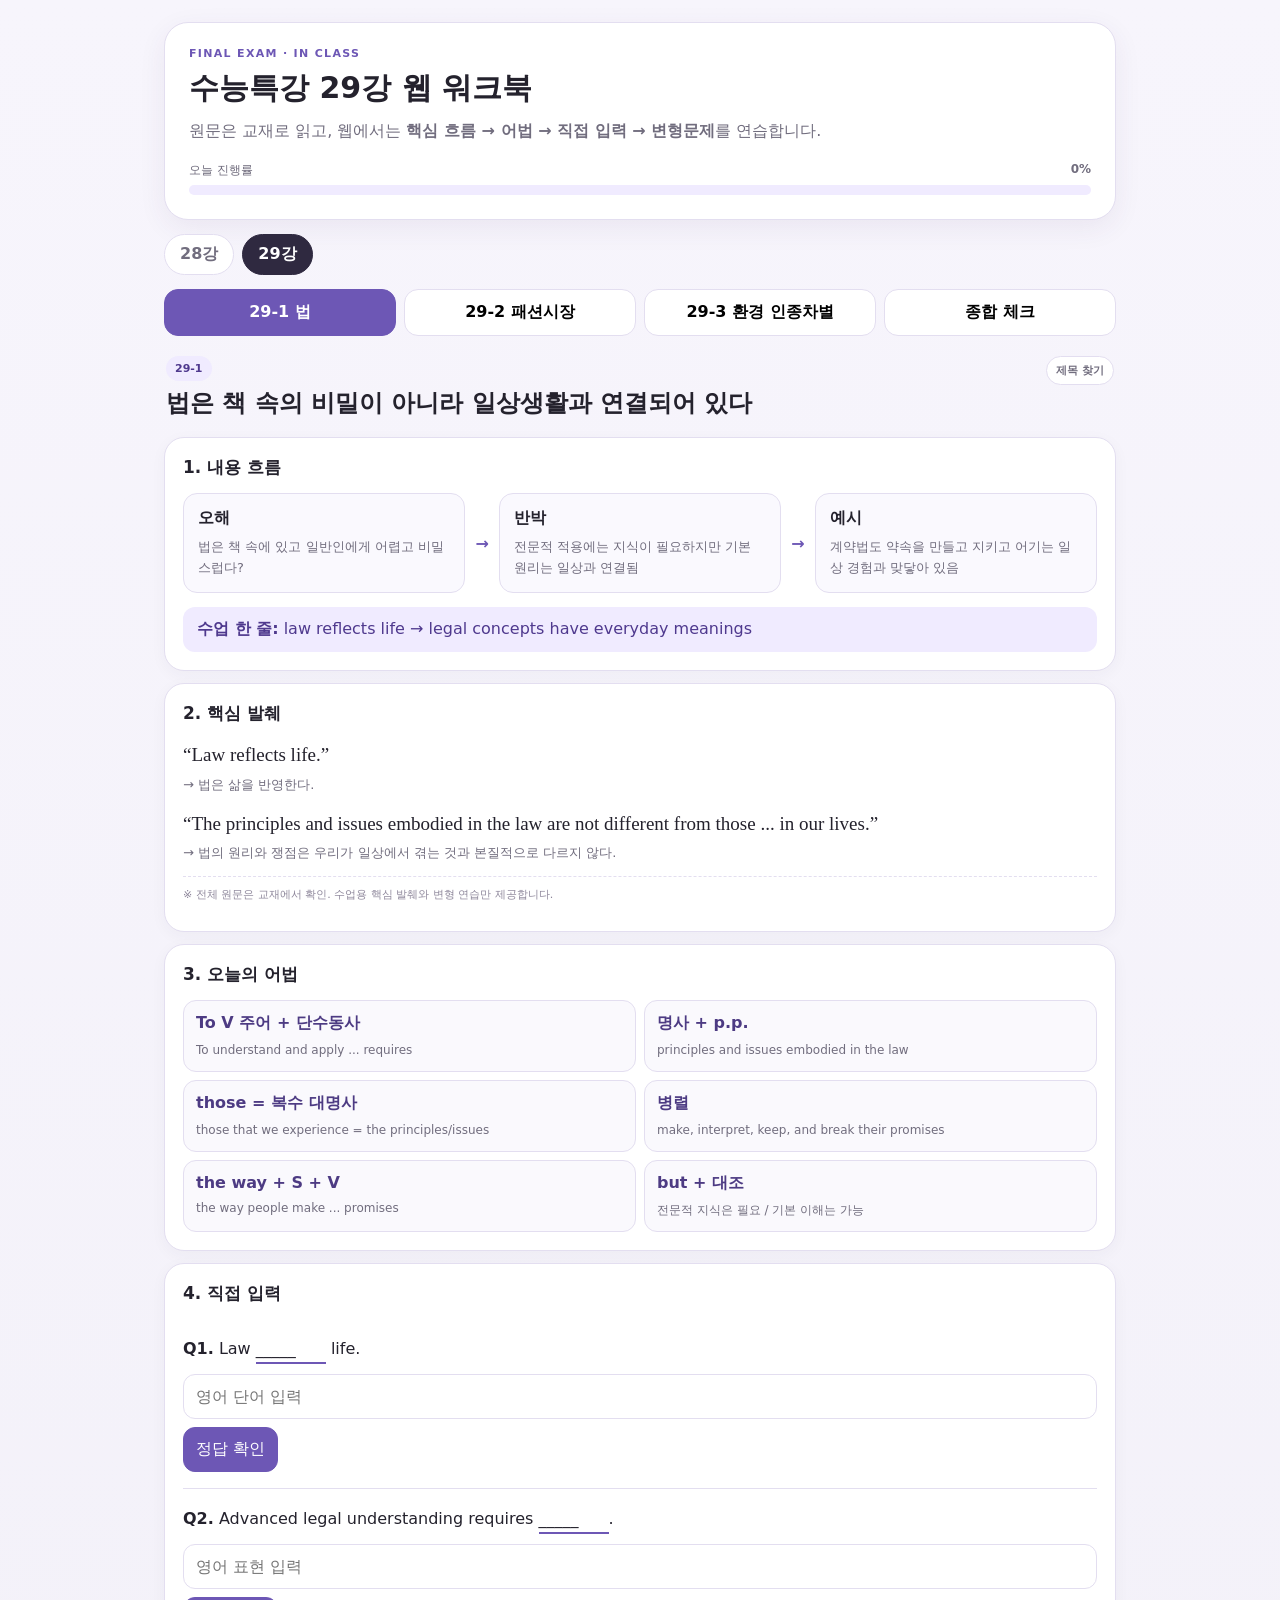
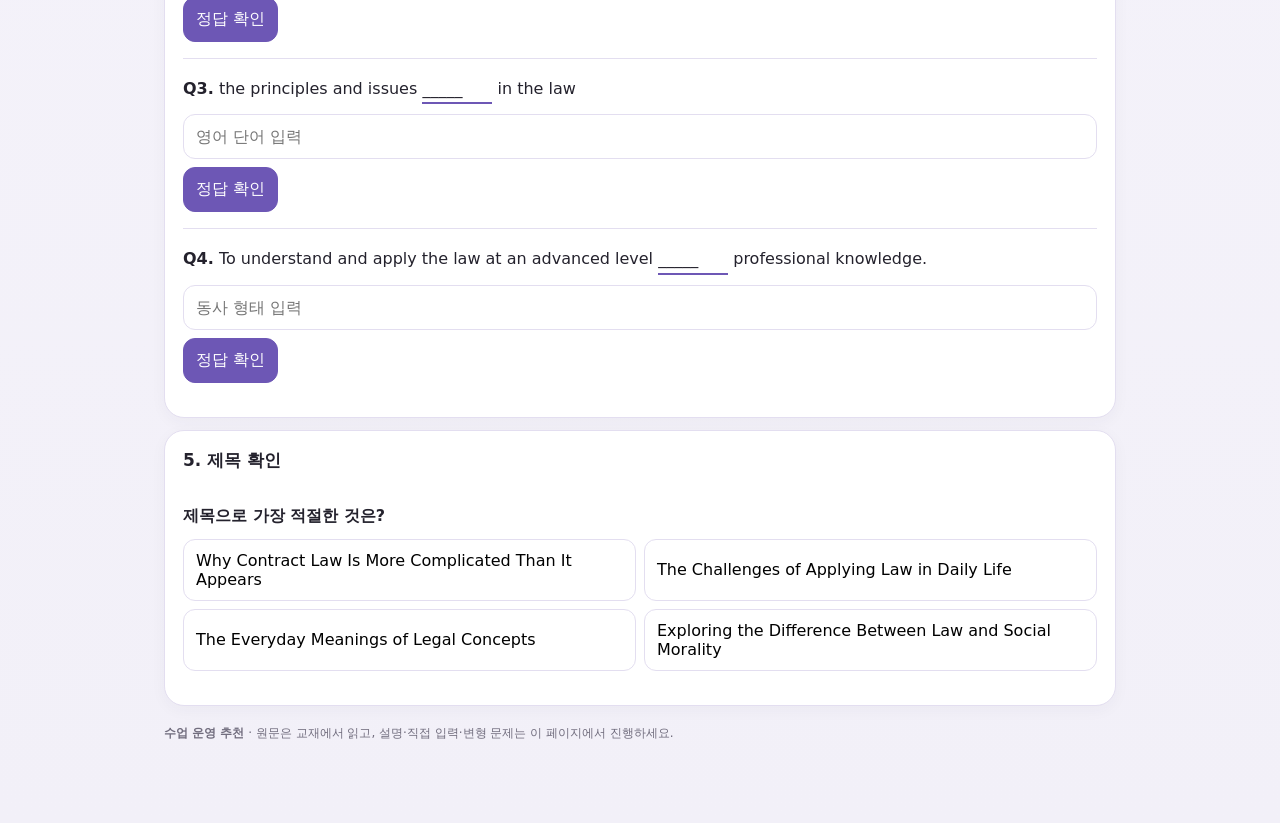
==== 29.html @ f47e4a38 "Add EBS 29 in-class workbook" ====
<!doctype html>
<html lang="ko">
<head>
<meta charset="utf-8">
<meta name="viewport" content="width=device-width,initial-scale=1,viewport-fit=cover">
<title>수능특강 29강 수업용 웹 워크북</title>
<link rel="stylesheet" href="styles.css?v=2">
</head>
<body data-chapter="29">
<div class="shell">
  <header class="hero">
    <div class="eyebrow">FINAL EXAM · IN CLASS</div>
    <h1>수능특강 29강 웹 워크북</h1>
    <p>원문은 교재로 읽고, 웹에서는 <b>핵심 흐름 → 어법 → 직접 입력 → 변형문제</b>를 연습합니다.</p>
    <div class="progress-wrap">
      <div class="progress-label"><span>오늘 진행률</span><b id="progressText">0%</b></div>
      <div class="progress"><div id="progressBar"></div></div>
    </div>
  </header>

  <div class="chapter-switch">
    <a class="chapter-link" href="./">28강</a>
    <a class="chapter-link active" href="29.html">29강</a>
  </div>

  <nav class="topnav" aria-label="수업 단원">
    <button data-target="p1" class="nav-btn active">29-1 법</button>
    <button data-target="p2" class="nav-btn">29-2 패션시장</button>
    <button data-target="p3" class="nav-btn">29-3 환경 인종차별</button>
    <button data-target="final" class="nav-btn">종합 체크</button>
  </nav>

  <main>
    <section id="p1" class="lesson-section">
      <div class="section-head">
        <div><span class="tag">29-1</span><h2>법은 책 속의 비밀이 아니라 일상생활과 연결되어 있다</h2></div>
        <span class="type-pill">제목 찾기</span>
      </div>

      <article class="card flow-card">
        <h3>1. 내용 흐름</h3>
        <div class="flow">
          <div><b>오해</b><span>법은 책 속에 있고 일반인에게 어렵고 비밀스럽다?</span></div>
          <i>→</i>
          <div><b>반박</b><span>전문적 적용에는 지식이 필요하지만 기본 원리는 일상과 연결됨</span></div>
          <i>→</i>
          <div><b>예시</b><span>계약법도 약속을 만들고 지키고 어기는 일상 경험과 맞닿아 있음</span></div>
        </div>
        <div class="teacher-note"><b>수업 한 줄:</b> <span>law reflects life → legal concepts have everyday meanings</span></div>
      </article>

      <article class="card excerpt-card">
        <h3>2. 핵심 발췌</h3>
        <p class="excerpt">“Law reflects life.”</p>
        <p class="ko">→ 법은 삶을 반영한다.</p>
        <p class="excerpt">“The principles and issues embodied in the law are not different from those ... in our lives.”</p>
        <p class="ko">→ 법의 원리와 쟁점은 우리가 일상에서 겪는 것과 본질적으로 다르지 않다.</p>
        <p class="source-note">※ 전체 원문은 교재에서 확인. 수업용 핵심 발췌와 변형 연습만 제공합니다.</p>
      </article>

      <article class="card">
        <h3>3. 오늘의 어법</h3>
        <div class="grammar-grid">
          <div class="grammar"><b>To V 주어 + 단수동사</b><span>To understand and apply ... requires</span></div>
          <div class="grammar"><b>명사 + p.p.</b><span>principles and issues embodied in the law</span></div>
          <div class="grammar"><b>those = 복수 대명사</b><span>those that we experience = the principles/issues</span></div>
          <div class="grammar"><b>병렬</b><span>make, interpret, keep, and break their promises</span></div>
          <div class="grammar"><b>the way + S + V</b><span>the way people make ... promises</span></div>
          <div class="grammar"><b>but + 대조</b><span>전문적 지식은 필요 / 기본 이해는 가능</span></div>
        </div>
      </article>

      <article class="card practice-card">
        <h3>4. 직접 입력</h3>
        <div class="q" data-type="text" data-answer="reflects">
          <p><b>Q1.</b> Law <span class="blank">_____</span> life.</p>
          <input class="answer-input" placeholder="영어 단어 입력"><button class="check-btn">정답 확인</button><div class="feedback"></div>
        </div>
        <div class="q" data-type="text" data-answer="professional knowledge">
          <p><b>Q2.</b> Advanced legal understanding requires <span class="blank">_____</span>.</p>
          <input class="answer-input" placeholder="영어 표현 입력"><button class="check-btn">정답 확인</button><div class="feedback"></div>
        </div>
        <div class="q" data-type="text" data-answer="embodied">
          <p><b>Q3.</b> the principles and issues <span class="blank">_____</span> in the law</p>
          <input class="answer-input" placeholder="영어 단어 입력"><button class="check-btn">정답 확인</button><div class="feedback"></div>
        </div>
        <div class="q" data-type="text" data-answer="requires">
          <p><b>Q4.</b> To understand and apply the law at an advanced level <span class="blank">_____</span> professional knowledge.</p>
          <input class="answer-input" placeholder="동사 형태 입력"><button class="check-btn">정답 확인</button><div class="feedback"></div>
        </div>
      </article>

      <article class="card checkpoint">
        <h3>5. 제목 확인</h3>
        <div class="q" data-type="choice" data-answer="C">
          <p><b>제목으로 가장 적절한 것은?</b></p>
          <div class="choices">
            <button data-value="A">Why Contract Law Is More Complicated Than It Appears</button>
            <button data-value="B">The Challenges of Applying Law in Daily Life</button>
            <button data-value="C">The Everyday Meanings of Legal Concepts</button>
            <button data-value="D">Exploring the Difference Between Law and Social Morality</button>
          </div>
          <div class="feedback" data-explain="글 전체가 법의 기본 개념이 일상 경험과 연결된다는 점을 강조합니다."></div>
        </div>
      </article>
    </section>

    <section id="p2" class="lesson-section hidden">
      <div class="section-head">
        <div><span class="tag">29-2</span><h2>인터넷과 소셜미디어가 패션 수요 예측을 어렵게 만든다</h2></div>
        <span class="type-pill">빈칸</span>
      </div>

      <article class="card flow-card">
        <h3>1. 내용 흐름</h3>
        <div class="flow">
          <div><b>인터넷</b><span>가격·제품 정보 비교가 즉시 가능 → 소비자 힘 증가</span></div>
          <i>→</i>
          <div><b>소셜미디어</b><span>유명인 스타일·트렌드 확산 속도 증가</span></div>
          <i>→</i>
          <div><b>결과</b><span>계절 단위 수요를 미리 예측하기 어려움</span></div>
        </div>
        <div class="teacher-note"><b>빈칸 정답 논리:</b> <span>constant novelty + rapidly changing styles → predict demand가 어려움</span></div>
      </article>

      <article class="card excerpt-card">
        <h3>2. 핵심 발췌</h3>
        <p class="excerpt">“The internet has transformed the fashion marketplace...”</p>
        <p class="ko">→ 인터넷이 패션 시장의 구조 자체를 바꾸었다.</p>
        <p class="excerpt">“The traditional two-season offer is no longer seen as enough...”</p>
        <p class="ko">→ 전통적인 두 시즌 체계로는 소비자 요구를 따라가기 어렵다.</p>
      </article>

      <article class="card">
        <h3>3. 오늘의 어법</h3>
        <div class="grammar-grid">
          <div class="grammar"><b>make it adj to V</b><span>making it increasingly difficult to predict</span></div>
          <div class="grammar"><b>병렬</b><span>browse ... and gain comparative information</span></div>
          <div class="grammar"><b>, V-ing</b><span>transferring the balance of power ...</span></div>
          <div class="grammar"><b>p.p. 분사</b><span>facilitated through livestreaming / coupled with ...</span></div>
          <div class="grammar"><b>use A to V</b><span>use fashion choices to express ...</span></div>
          <div class="grammar"><b>while + V-ing</b><span>while still demanding affordable prices</span></div>
        </div>
      </article>

      <article class="card practice-card">
        <h3>4. 직접 입력</h3>
        <div class="q" data-type="text" data-answer="comparative information">
          <p><b>Q1.</b> Consumers can browse for product information and prices and gain <span class="blank">_____</span> almost instantaneously.</p>
          <input class="answer-input" placeholder="영어 표현 입력"><button class="check-btn">정답 확인</button><div class="feedback"></div>
        </div>
        <div class="q" data-type="text" data-answer="livestreaming">
          <p><b>Q2.</b> Real-time access to fashion shows is facilitated through <span class="blank">_____</span>.</p>
          <input class="answer-input" placeholder="영어 단어 입력"><button class="check-btn">정답 확인</button><div class="feedback"></div>
        </div>
        <div class="q" data-type="text" data-answer="two-season offer">
          <p><b>Q3.</b> The traditional <span class="blank">_____</span> is no longer seen as enough.</p>
          <input class="answer-input" placeholder="영어 표현 입력"><button class="check-btn">정답 확인</button><div class="feedback"></div>
        </div>
        <div class="q" data-type="text" data-answer="affordable prices">
          <p><b>Q4.</b> Consumers want rapidly changing styles while still demanding <span class="blank">_____</span>.</p>
          <input class="answer-input" placeholder="영어 표현 입력"><button class="check-btn">정답 확인</button><div class="feedback"></div>
        </div>
      </article>

      <article class="card checkpoint">
        <h3>5. 빈칸 확인</h3>
        <div class="q" data-type="choice" data-answer="C">
          <p><b>첫 문장의 빈칸에 가장 적절한 것은?</b></p>
          <div class="choices">
            <button data-value="A">monitor social media trends</button>
            <button data-value="B">assess brand popularity online</button>
            <button data-value="C">predict the demand for the selling season</button>
            <button data-value="D">forecast the impact of celebrity promotions</button>
          </div>
          <div class="feedback" data-explain="이후 문장들이 연중 신제품 요구와 빠른 스타일 변화를 설명하므로, 판매 시즌의 수요 예측이 어려워진다는 내용이 가장 자연스럽습니다."></div>
        </div>
      </article>
    </section>

    <section id="p3" class="lesson-section hidden">
      <div class="section-head">
        <div><span class="tag">29-3</span><h2>환경 인종차별: 위험한 시설이 특정 공동체에 불균형하게 집중된다</h2></div>
        <span class="type-pill">무관한 문장</span>
      </div>

      <article class="card flow-card">
        <h3>1. 내용 흐름</h3>
        <div class="flow">
          <div><b>문제</b><span>흑인 공동체가 오염·산업시설 가까이에 더 많이 노출됨</span></div>
          <i>→</i>
          <div><b>과정</b><span>위험 시설을 특정 공동체 가까이에 배치하는 구조적 차별</span></div>
          <i>→</i>
          <div><b>결과</b><span>오염물질 노출과 건강 피해 위험이 더 커짐</span></div>
        </div>
        <div class="teacher-note"><b>무관한 문장:</b> <span>② 공동체 프로젝트 이야기는 오염시설 배치와 건강피해라는 중심 흐름에서 벗어남</span></div>
      </article>

      <article class="card excerpt-card">
        <h3>2. 핵심 발췌</h3>
        <p class="excerpt">“... literally cannot breathe because of environmental racism.”</p>
        <p class="ko">→ 환경 인종차별 때문에 실제로 숨쉬기 어려운 환경에 놓인다.</p>
        <p class="excerpt">“... is called redlining.”</p>
        <p class="ko">→ 위험 시설을 특정 공동체 가까이에 배치하는 과정이 redlining이라고 설명된다.</p>
      </article>

      <article class="card">
        <h3>3. 오늘의 어법</h3>
        <div class="grammar-grid">
          <div class="grammar"><b>not only A but also B</b><span>두 내용을 병렬로 연결</span></div>
          <div class="grammar"><b>because of + 명사</b><span>because of environmental racism</span></div>
          <div class="grammar"><b>more likely to V</b><span>are more likely to live near ...</span></div>
          <div class="grammar"><b>by which</b><span>the process by which ... = 그 과정에 의해</span></div>
          <div class="grammar"><b>be situated</b><span>시설이 배치되는 수동태</span></div>
          <div class="grammar"><b>three times more likely</b><span>배수 표현 + 비교급</span></div>
        </div>
      </article>

      <article class="card practice-card">
        <h3>4. 직접 입력</h3>
        <div class="q" data-type="text" data-answer="environmental racism">
          <p><b>Q1.</b> The unequal environmental burden is described as <span class="blank">_____</span>.</p>
          <input class="answer-input" placeholder="영어 표현 입력"><button class="check-btn">정답 확인</button><div class="feedback"></div>
        </div>
        <div class="q" data-type="text" data-answer="redlining">
          <p><b>Q2.</b> The process of deliberately situating hazardous infrastructure near African American communities is called <span class="blank">_____</span>.</p>
          <input class="answer-input" placeholder="영어 단어 입력"><button class="check-btn">정답 확인</button><div class="feedback"></div>
        </div>
        <div class="q" data-type="text" data-answer="disproportionately">
          <p><b>Q3.</b> Hazardous facilities are <span class="blank">_____</span> situated in Black or ethnic-minority neighbourhoods.</p>
          <input class="answer-input" placeholder="영어 단어 입력"><button class="check-btn">정답 확인</button><div class="feedback"></div>
        </div>
        <div class="q" data-type="text" data-answer="air pollutants">
          <p><b>Q4.</b> Black Americans are described as being more likely to die from exposure to <span class="blank">_____</span>.</p>
          <input class="answer-input" placeholder="영어 표현 입력"><button class="check-btn">정답 확인</button><div class="feedback"></div>
        </div>
      </article>

      <article class="card checkpoint">
        <h3>5. 흐름 확인</h3>
        <div class="q" data-type="choice" data-answer="B">
          <p><b>전체 흐름과 관계없는 문장은?</b></p>
          <div class="choices">
            <button data-value="A">오염·산업시설이 흑인 공동체 가까이에 더 많이 위치한다.</button>
            <button data-value="B">일부 흑인 공동체가 낙후 지역을 청소년센터나 예술공간으로 바꾸려는 프로젝트를 시작했다.</button>
            <button data-value="C">위험 시설을 특정 공동체 가까이에 두는 과정을 redlining이라고 설명한다.</button>
            <button data-value="D">그 결과 오염물질 노출로 인한 건강 위험이 더 커진다.</button>
          </div>
          <div class="feedback" data-explain="②만 지역 재생 프로젝트 이야기로 중심 논리인 위험시설 배치 → 불균형 노출 → 건강피해 흐름에서 벗어납니다."></div>
        </div>
      </article>
    </section>

    <section id="final" class="lesson-section hidden">
      <div class="section-head">
        <div><span class="tag">FINAL</span><h2>29강 종합 체크</h2></div>
        <span class="type-pill">변형 문제</span>
      </div>

      <article class="card">
        <h3>세 지문 섞어서 풀기</h3>

        <div class="q" data-type="text" data-answer="reflects">
          <p><b>1.</b> Law <span class="blank">_____</span> life.</p>
          <input class="answer-input" placeholder="영어 단어 입력"><button class="check-btn">정답 확인</button><div class="feedback"></div>
        </div>

        <div class="q" data-type="choice" data-answer="B">
          <p><b>2.</b> 어법상 옳은 것은?</p>
          <div class="choices">
            <button data-value="A">principles and issues embodying in the law</button>
            <button data-value="B">principles and issues embodied in the law</button>
            <button data-value="C">principles and issues embody in the law</button>
            <button data-value="D">principles and issues were embody in the law</button>
          </div>
          <div class="feedback" data-explain="원리와 쟁점이 법 안에 '담긴' 수동관계이므로 과거분사 embodied가 맞습니다."></div>
        </div>

        <div class="q" data-type="text" data-answer="predict the demand for the selling season">
          <p><b>3.</b> 29-2 핵심 빈칸 표현을 입력하세요.</p>
          <input class="answer-input" placeholder="영어 표현 입력"><button class="check-btn">정답 확인</button><div class="feedback"></div>
        </div>

        <div class="q" data-type="choice" data-answer="C">
          <p><b>4.</b> 다음 중 인터넷·소셜미디어 변화의 결과로 가장 적절한 것은?</p>
          <div class="choices">
            <button data-value="A">소비자가 패션 정보를 덜 접하게 된다.</button>
            <button data-value="B">계절별 제품 수가 줄어든다.</button>
            <button data-value="C">빠르게 변하는 수요를 예측하기 어려워진다.</button>
            <button data-value="D">유명인 스타일의 영향력이 사라진다.</button>
          </div>
          <div class="feedback" data-explain="실시간 정보와 지속적인 신제품 요구가 수요 예측을 어렵게 만든다는 것이 핵심입니다."></div>
        </div>

        <div class="q" data-type="text" data-answer="redlining">
          <p><b>5.</b> 위험 시설을 특정 공동체 가까이에 의도적으로 배치하는 과정: <span class="blank">_____</span></p>
          <input class="answer-input" placeholder="영어 단어 입력"><button class="check-btn">정답 확인</button><div class="feedback"></div>
        </div>

        <div class="q" data-type="choice" data-answer="D">
          <p><b>6.</b> 올바른 구조는?</p>
          <div class="choices">
            <button data-value="A">because of communities are exposed</button>
            <button data-value="B">more likely living near landfills</button>
            <button data-value="C">the process which by facilities are situated</button>
            <button data-value="D">the process by which facilities are situated</button>
          </div>
          <div class="feedback" data-explain="전치사 + 관계대명사 구조인 by which가 process를 뒤에서 설명합니다."></div>
        </div>

        <div class="result-box">
          <b>종합 체크 점수</b>
          <span id="finalScore">아직 채점 전</span>
          <button id="resetBtn" class="ghost-btn">29강 답안 초기화</button>
        </div>
      </article>
    </section>
  </main>

  <footer><b>수업 운영 추천</b> · 원문은 교재에서 읽고, 설명·직접 입력·변형 문제는 이 페이지에서 진행하세요.</footer>
</div>
<script src="app.js?v=2"></script>
</body>
</html>
---- styles.css ----
:root{--bg:#f6f5fb;--card:#fff;--ink:#24222d;--muted:#716d7e;--line:#e3def0;--accent:#6d57b5;--accent2:#f0ebff;--good:#2f7a57;--bad:#a64050;--warn:#b17223}
*{box-sizing:border-box}body{margin:0;background:linear-gradient(180deg,#f7f5fc,#f2f0f8);color:var(--ink);font-family:system-ui,-apple-system,"Apple SD Gothic Neo","Noto Sans KR",sans-serif}
button,input{font:inherit}.shell{max-width:980px;margin:auto;padding:22px 14px 80px}.hero{background:#fff;border:1px solid var(--line);border-radius:24px;padding:24px;box-shadow:0 8px 28px rgba(65,48,105,.07)}.eyebrow{font-size:11px;letter-spacing:.12em;color:var(--accent);font-weight:800}.hero h1{font-size:30px;margin:8px 0}.hero p{color:var(--muted);line-height:1.7;margin:0 0 18px}.progress-label{display:flex;justify-content:space-between;font-size:12px;color:var(--muted);margin-bottom:6px}.progress{height:10px;background:var(--accent2);border-radius:999px;overflow:hidden}.progress>div{height:100%;width:0;background:var(--accent);transition:.2s}
.topnav{display:grid;grid-template-columns:repeat(4,1fr);gap:8px;margin:14px 0}.nav-btn{padding:12px;border-radius:14px;border:1px solid var(--line);background:#fff;font-weight:800;cursor:pointer}.nav-btn.active{background:var(--accent);color:#fff;border-color:var(--accent)}
.lesson-section.hidden{display:none}.section-head{display:flex;justify-content:space-between;gap:12px;align-items:flex-start;margin:20px 2px 10px}.section-head h2{font-size:24px;margin:6px 0}.tag,.type-pill{display:inline-block;border-radius:999px;padding:6px 9px;font-size:11px;font-weight:800}.tag{background:var(--accent2);color:#4f398e}.type-pill{background:#fff;border:1px solid var(--line);color:var(--muted)}
.card{background:var(--card);border:1px solid var(--line);border-radius:20px;padding:18px;margin:12px 0;box-shadow:0 4px 16px rgba(50,40,80,.04)}.card h3{font-size:17px;margin:0 0 14px}.flow{display:grid;grid-template-columns:1fr auto 1fr auto 1fr;gap:10px;align-items:center}.flow div{background:#faf9fe;border:1px solid var(--line);padding:14px;border-radius:14px;min-height:96px}.flow b{display:block;margin-bottom:7px}.flow span{font-size:13px;color:var(--muted);line-height:1.55}.flow i{color:var(--accent);font-weight:900;font-style:normal}.teacher-note{margin-top:14px;background:var(--accent2);padding:12px 14px;border-radius:12px;color:#4f398e}.excerpt{font-family:Georgia,serif;font-size:19px;line-height:1.65;margin:12px 0 4px}.ko{color:var(--muted);font-size:13px;line-height:1.6;margin:0 0 12px}.source-note{font-size:11px;color:#8e879b;border-top:1px dashed var(--line);padding-top:10px}.grammar-grid{display:grid;grid-template-columns:repeat(2,1fr);gap:8px}.grammar{background:#faf9fd;border:1px solid var(--line);border-radius:13px;padding:12px}.grammar b{display:block;color:#4d3b83;margin-bottom:5px}.grammar span{font-size:12px;color:var(--muted);line-height:1.5}
.q{border-top:1px solid var(--line);padding:16px 0}.q:first-of-type{border-top:0}.q p{line-height:1.7;margin:0 0 10px}.choices{display:grid;grid-template-columns:repeat(2,1fr);gap:8px}.choices button,.check-btn,.ghost-btn{border:1px solid var(--line);background:#fff;border-radius:12px;padding:11px 12px;cursor:pointer;text-align:left}.choices button.selected{border-color:#bcaee9;background:var(--accent2)}.choices button.correct{border-color:#91c7a8;background:#eef8f2;color:#226745}.choices button.wrong{border-color:#e3aeb5;background:#fff1f3;color:#933949}.answer-input{width:100%;border:1px solid var(--line);border-radius:12px;padding:12px;margin-bottom:8px}.check-btn{background:var(--accent);color:#fff;border-color:var(--accent);text-align:center}.feedback{display:none;margin-top:9px;padding:10px 12px;border-radius:11px;font-size:13px;line-height:1.55}.feedback.show{display:block}.feedback.good{background:#eef8f2;color:#226745}.feedback.bad{background:#fff1f3;color:#933949}.blank{border-bottom:2px solid var(--accent);min-width:70px;display:inline-block}.muted{color:var(--muted);font-size:13px}.result-box{display:flex;flex-wrap:wrap;gap:10px;align-items:center;justify-content:space-between;background:#faf9fe;border:1px solid var(--line);border-radius:15px;padding:14px;margin-top:14px}.ghost-btn{color:var(--muted)}footer{font-size:12px;color:var(--muted);line-height:1.6;margin-top:18px}
@media(max-width:700px){.shell{padding:14px 10px 70px}.hero{padding:18px}.hero h1{font-size:24px}.topnav{grid-template-columns:repeat(2,1fr)}.flow{grid-template-columns:1fr}.flow i{text-align:center;transform:rotate(90deg)}.grammar-grid,.choices{grid-template-columns:1fr}.section-head{align-items:center}.section-head h2{font-size:20px}.excerpt{font-size:17px}}
.chapter-switch{display:flex;gap:8px;margin:14px 0 6px;overflow-x:auto}
.chapter-link{flex:0 0 auto;text-decoration:none;color:var(--muted);background:#fff;border:1px solid var(--line);border-radius:999px;padding:9px 15px;font-weight:800}
.chapter-link.active{background:#2f2940;color:#fff;border-color:#2f2940}
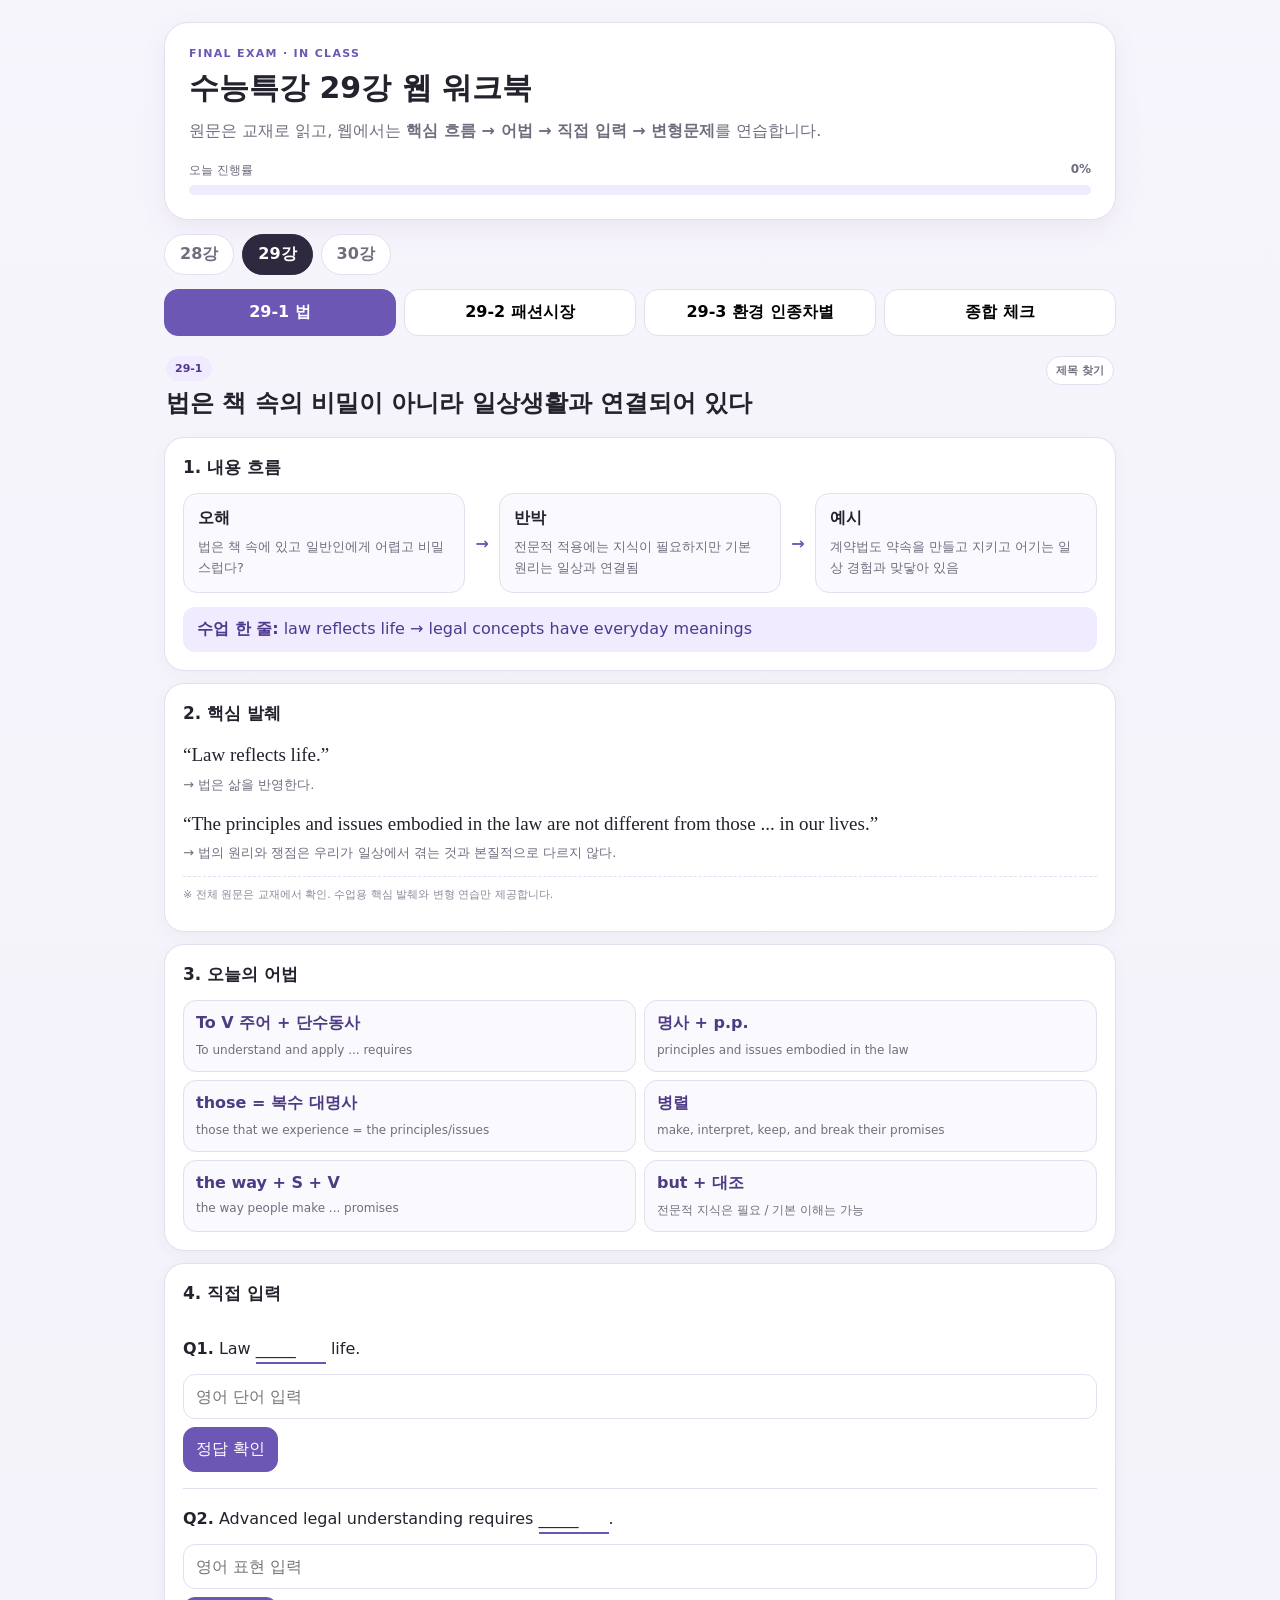
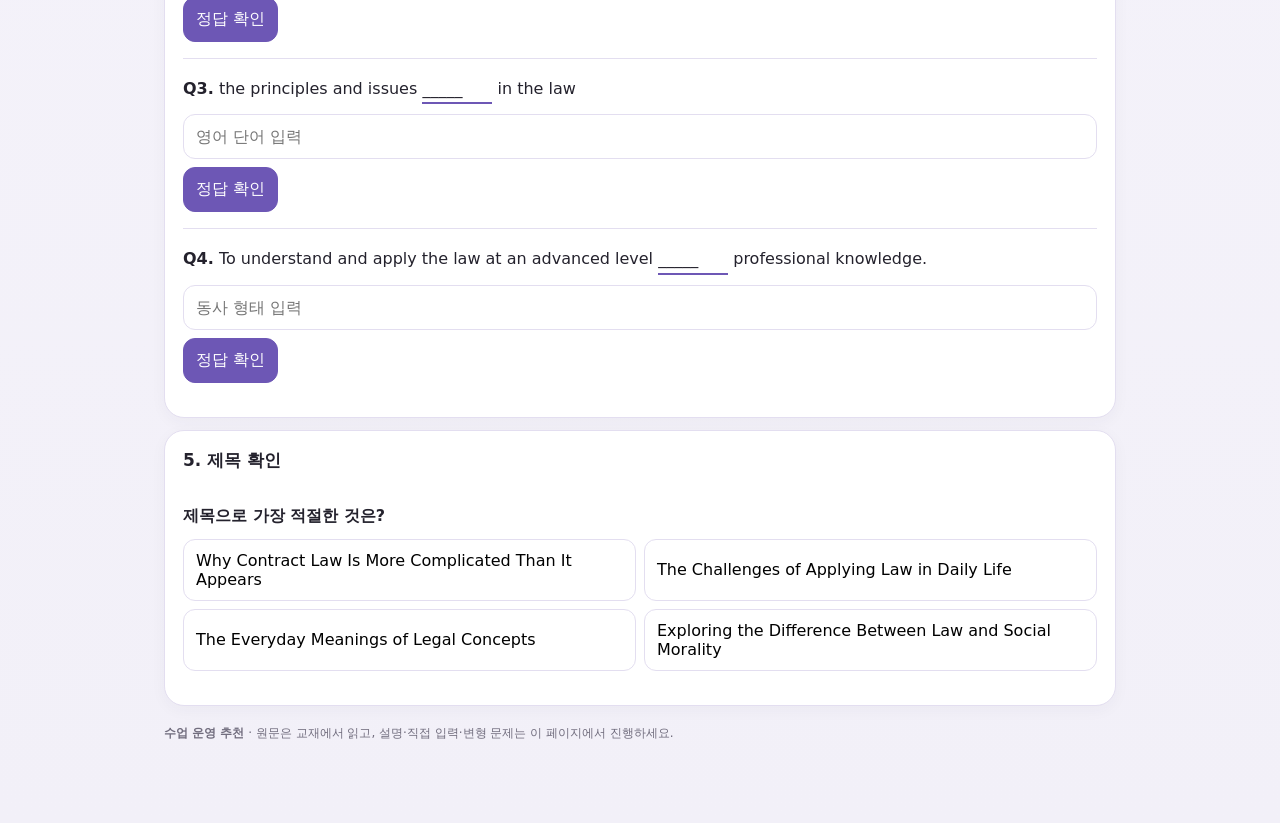
==== commit 770638a1: "Add EBS 30 navigation" ====
--- a/29.html
+++ b/29.html
@@ -4,7 +4,7 @@
 <meta charset="utf-8">
 <meta name="viewport" content="width=device-width,initial-scale=1,viewport-fit=cover">
 <title>수능특강 29강 수업용 웹 워크북</title>
-<link rel="stylesheet" href="styles.css?v=2">
+<link rel="stylesheet" href="styles.css?v=5">
 </head>
 <body data-chapter="29">
 <div class="shell">
@@ -21,6 +21,7 @@
   <div class="chapter-switch">
     <a class="chapter-link" href="./">28강</a>
     <a class="chapter-link active" href="29.html">29강</a>
+    <a class="chapter-link" href="30.html">30강</a>
   </div>
 
   <nav class="topnav" aria-label="수업 단원">
@@ -319,6 +320,6 @@
 
   <footer><b>수업 운영 추천</b> · 원문은 교재에서 읽고, 설명·직접 입력·변형 문제는 이 페이지에서 진행하세요.</footer>
 </div>
-<script src="app.js?v=2"></script>
+<script src="app.js?v=5"></script>
 </body>
 </html>
--- a/styles.css
+++ b/styles.css
@@ -9,3 +9,11 @@
 .chapter-switch{display:flex;gap:8px;margin:14px 0 6px;overflow-x:auto}
 .chapter-link{flex:0 0 auto;text-decoration:none;color:var(--muted);background:#fff;border:1px solid var(--line);border-radius:999px;padding:9px 15px;font-weight:800}
 .chapter-link.active{background:#2f2940;color:#fff;border-color:#2f2940}
+
+.parts-sentence{font-family:Georgia,serif;font-size:18px;line-height:1.7;background:#faf9fe;border:1px solid var(--line);padding:14px;border-radius:13px;margin-bottom:12px}
+.parts-grid{display:grid;grid-template-columns:repeat(2,1fr);gap:9px}
+.part-field{display:flex;flex-direction:column;gap:5px}.part-field label{font-size:11px;font-weight:800;color:var(--muted)}
+.part-input{width:100%;border:1px solid var(--line);border-radius:11px;padding:10px 11px;background:#fff}.part-input.part-correct{border-color:#8cc4a3;background:#f0faf4}.part-input.part-wrong{border-color:#dda9b0;background:#fff4f5}
+.word-bank{display:flex;flex-wrap:wrap;gap:6px;margin:8px 0 10px}.word-bank span{background:var(--accent2);color:#4f398e;border-radius:999px;padding:5px 9px;font-size:12px}
+.exam-card{border-left:4px solid var(--accent)}.exam-label{display:inline-block;background:#2f2940;color:#fff;border-radius:999px;padding:4px 8px;font-size:10px;font-weight:800;margin-bottom:7px}.exam-note{font-size:12px;color:var(--muted);margin:-5px 0 12px}
+@media(max-width:700px){.parts-grid{grid-template-columns:1fr}}
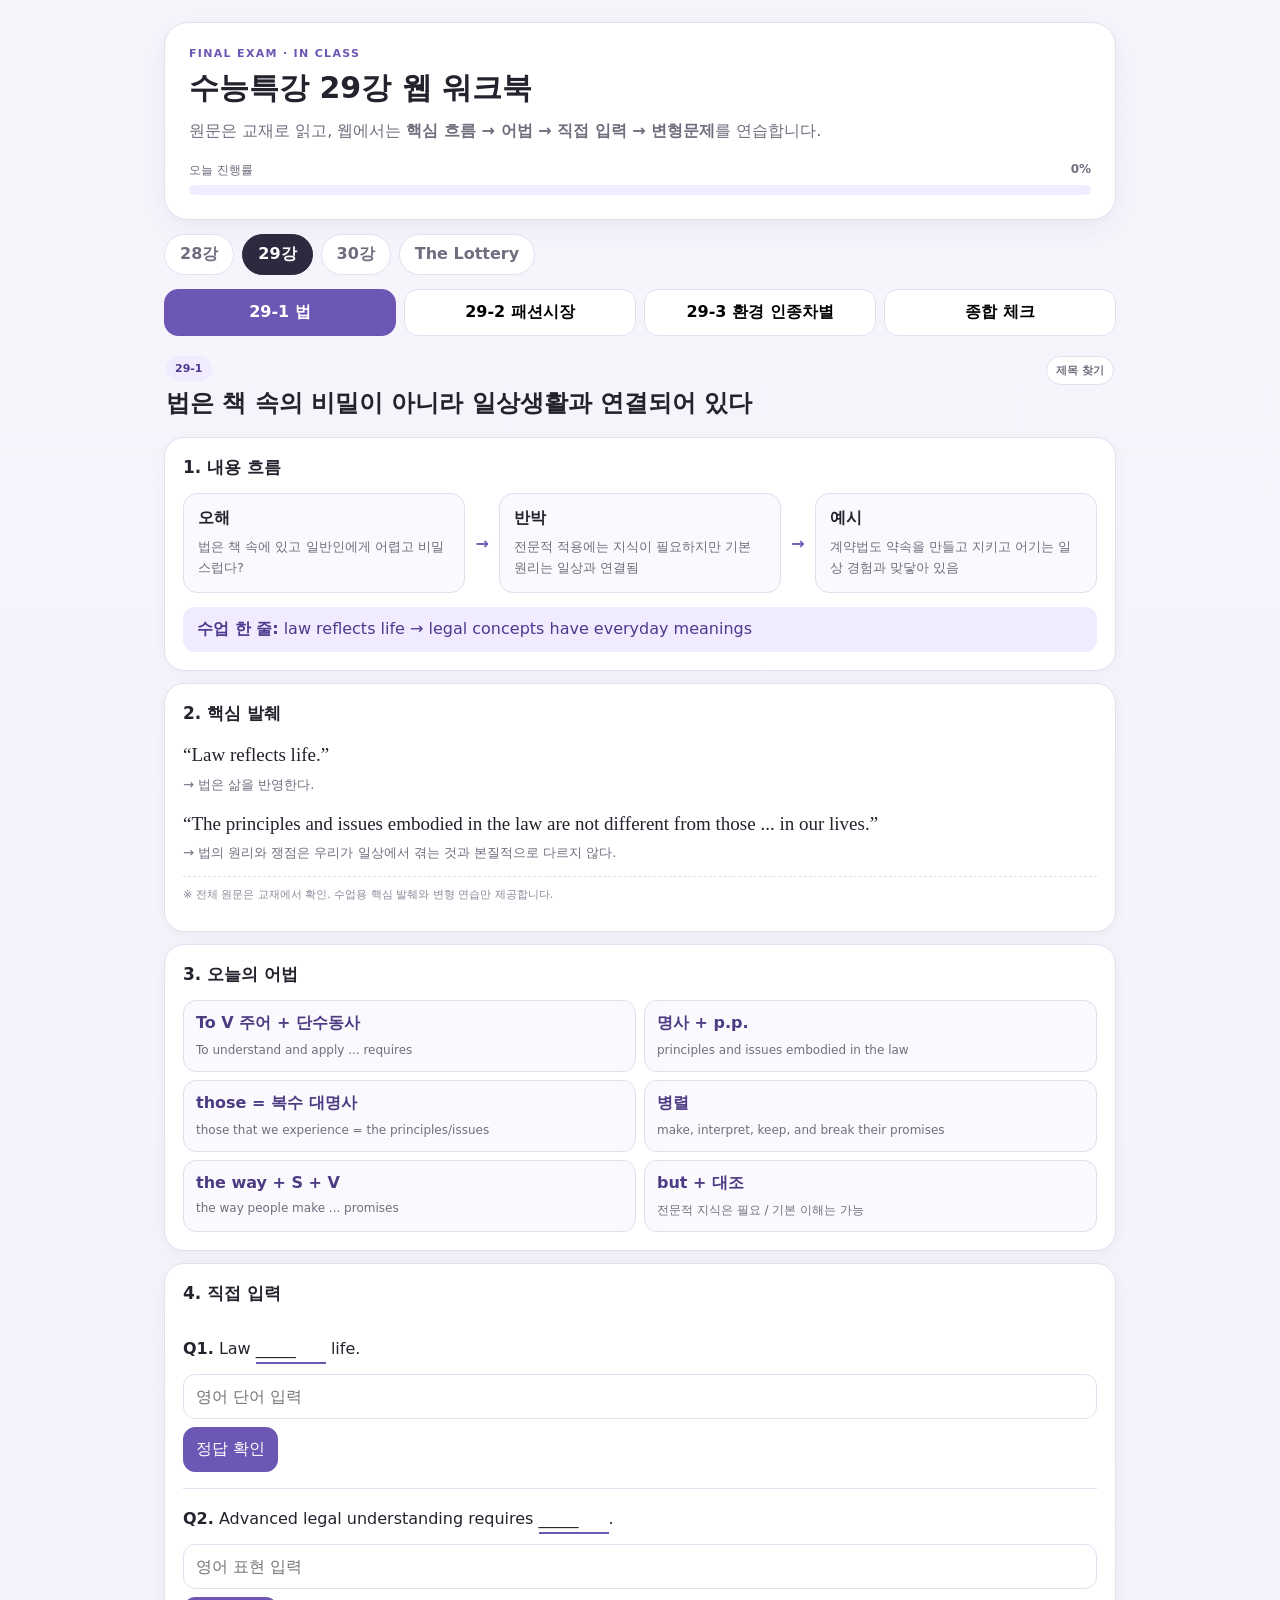
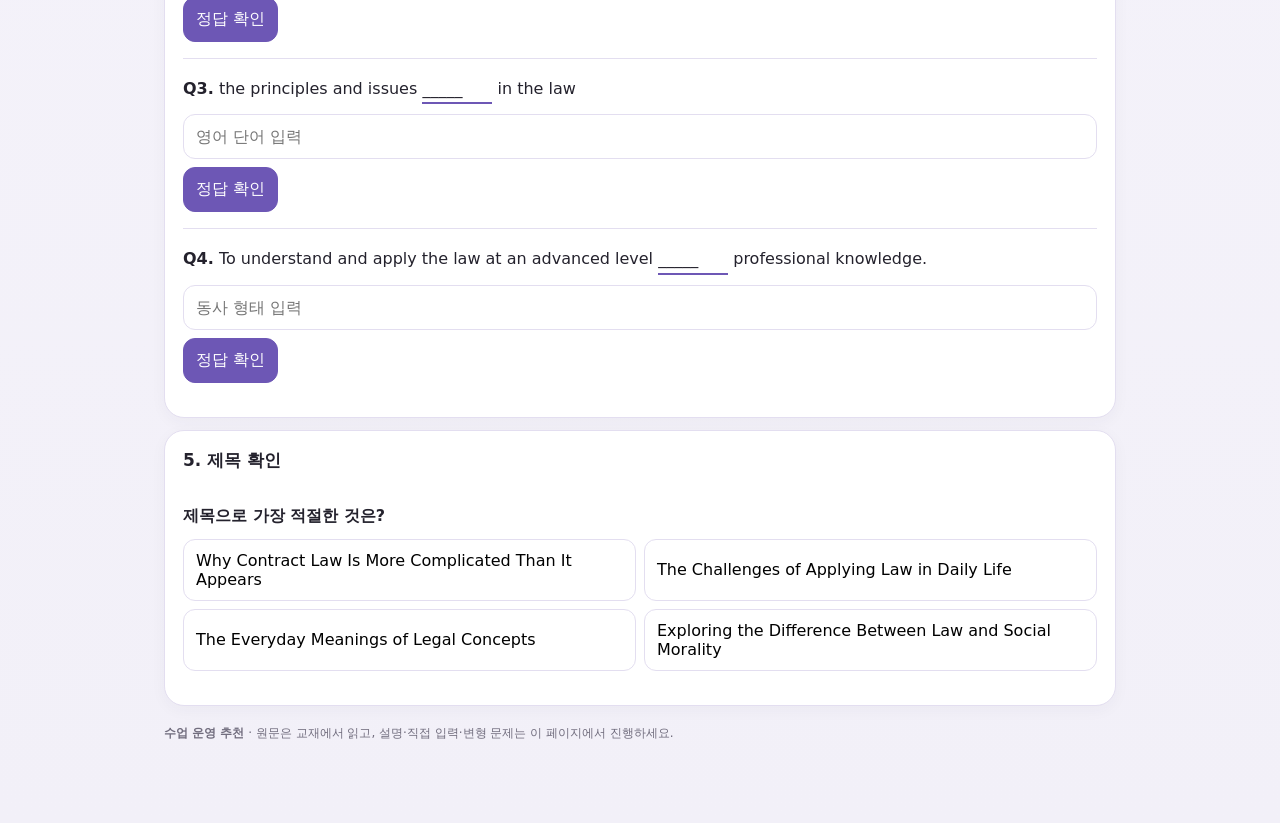
==== commit 8ac94364: "Link The Lottery workbook" ====
--- a/29.html
+++ b/29.html
@@ -4,7 +4,7 @@
 <meta charset="utf-8">
 <meta name="viewport" content="width=device-width,initial-scale=1,viewport-fit=cover">
 <title>수능특강 29강 수업용 웹 워크북</title>
-<link rel="stylesheet" href="styles.css?v=5">
+<link rel="stylesheet" href="styles.css?v=7">
 </head>
 <body data-chapter="29">
 <div class="shell">
@@ -22,6 +22,7 @@
     <a class="chapter-link" href="./">28강</a>
     <a class="chapter-link active" href="29.html">29강</a>
     <a class="chapter-link" href="30.html">30강</a>
+      <a class="chapter-link" href="lottery.html">The Lottery</a>
   </div>
 
   <nav class="topnav" aria-label="수업 단원">
@@ -320,6 +321,6 @@
 
   <footer><b>수업 운영 추천</b> · 원문은 교재에서 읽고, 설명·직접 입력·변형 문제는 이 페이지에서 진행하세요.</footer>
 </div>
-<script src="app.js?v=5"></script>
+<script src="app.js?v=7"></script>
 </body>
 </html>
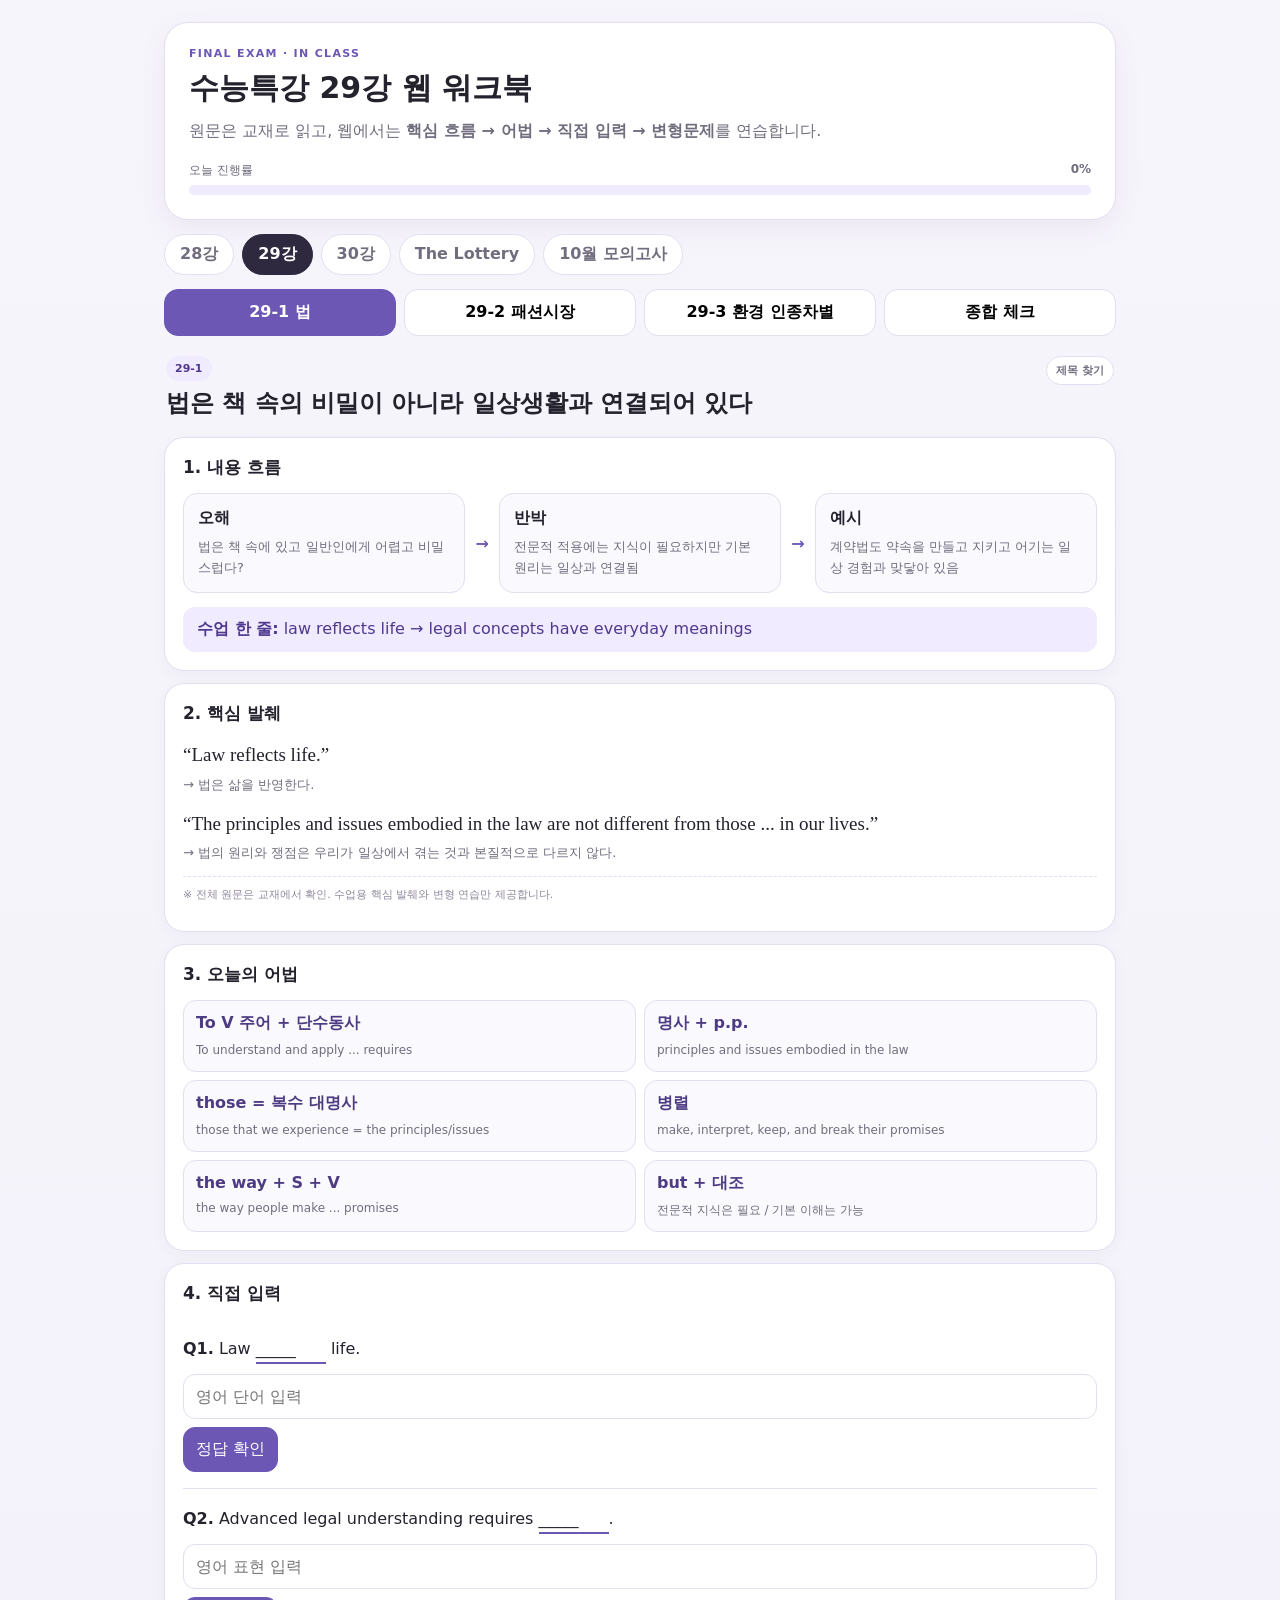
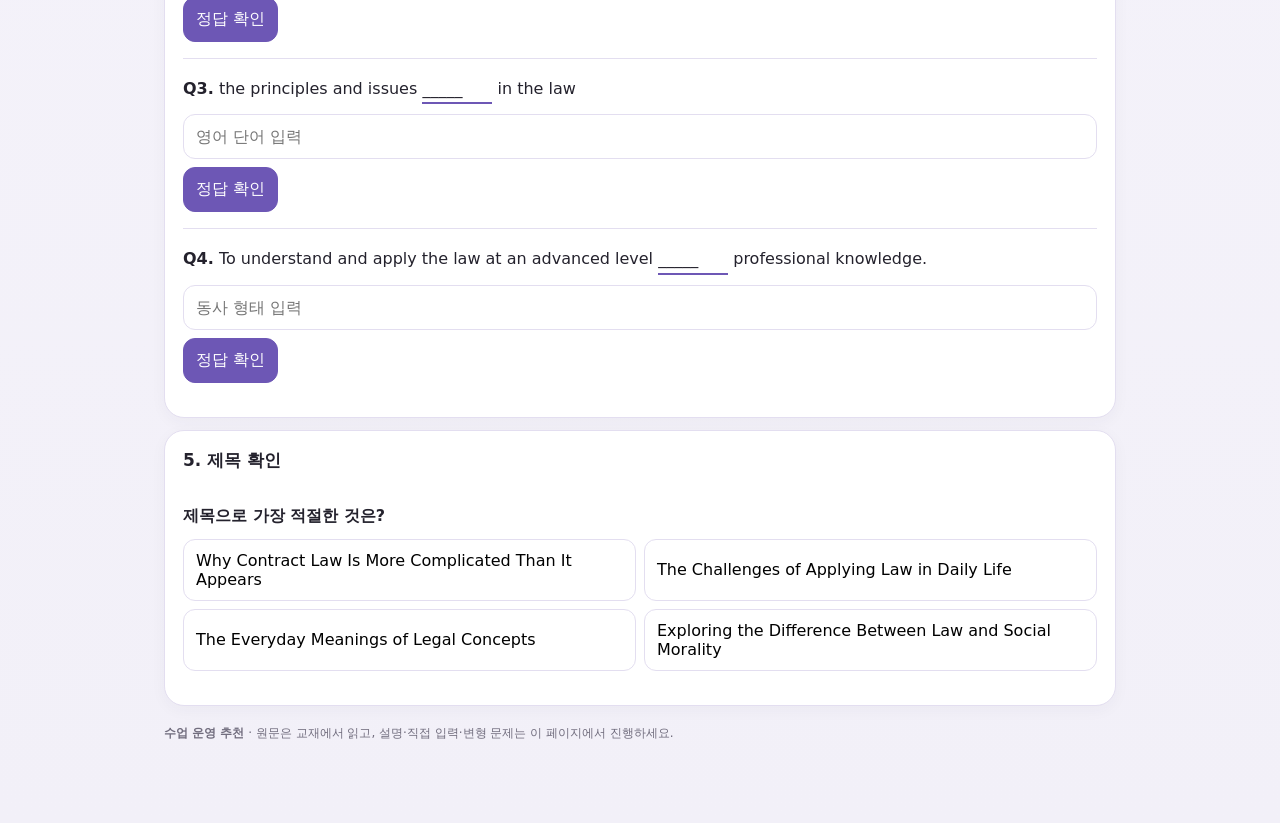
==== commit e0e51a6c: "Link October mock workbook" ====
--- a/29.html
+++ b/29.html
@@ -4,7 +4,7 @@
 <meta charset="utf-8">
 <meta name="viewport" content="width=device-width,initial-scale=1,viewport-fit=cover">
 <title>수능특강 29강 수업용 웹 워크북</title>
-<link rel="stylesheet" href="styles.css?v=7">
+<link rel="stylesheet" href="styles.css?v=11">
 </head>
 <body data-chapter="29">
 <div class="shell">
@@ -23,6 +23,7 @@
     <a class="chapter-link active" href="29.html">29강</a>
     <a class="chapter-link" href="30.html">30강</a>
       <a class="chapter-link" href="lottery.html">The Lottery</a>
+      <a class="chapter-link" href="mock.html">10월 모의고사</a>
   </div>
 
   <nav class="topnav" aria-label="수업 단원">
@@ -321,6 +322,6 @@
 
   <footer><b>수업 운영 추천</b> · 원문은 교재에서 읽고, 설명·직접 입력·변형 문제는 이 페이지에서 진행하세요.</footer>
 </div>
-<script src="app.js?v=7"></script>
+<script src="app.js?v=11"></script>
 </body>
 </html>
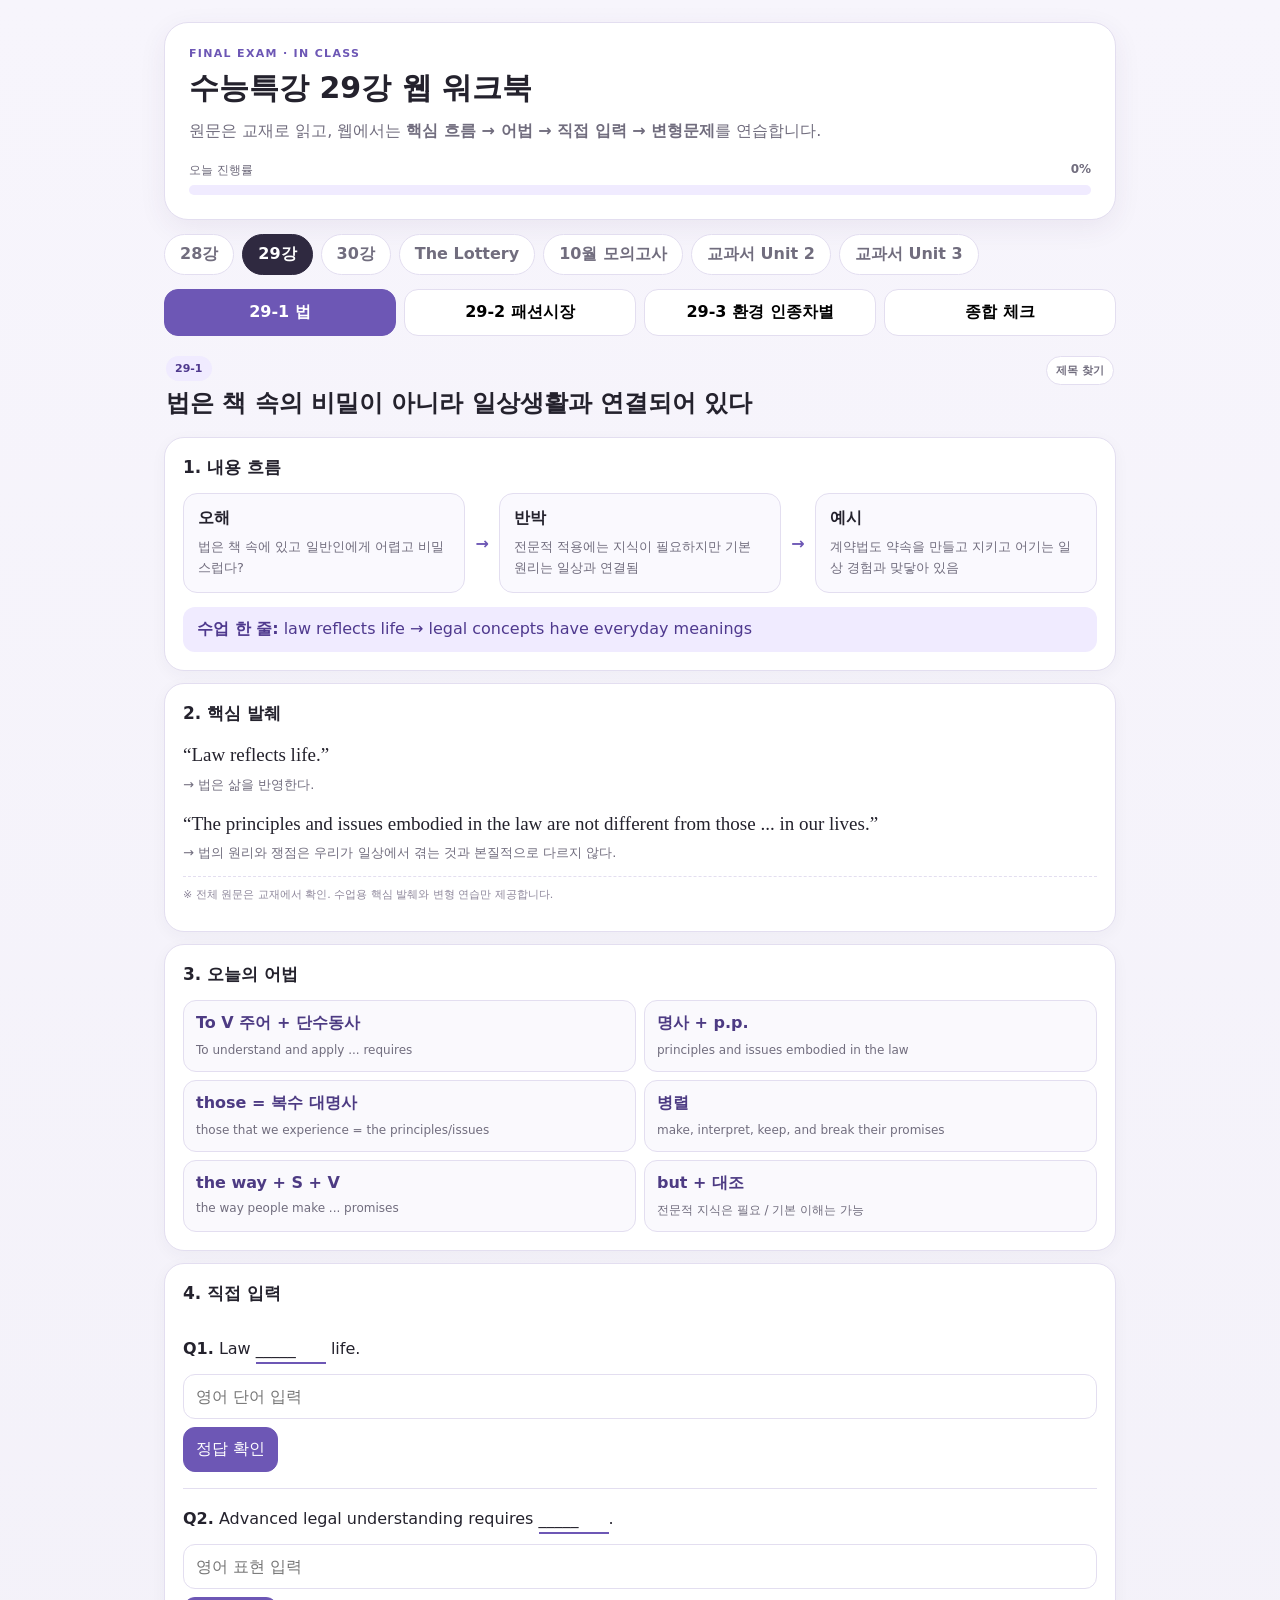
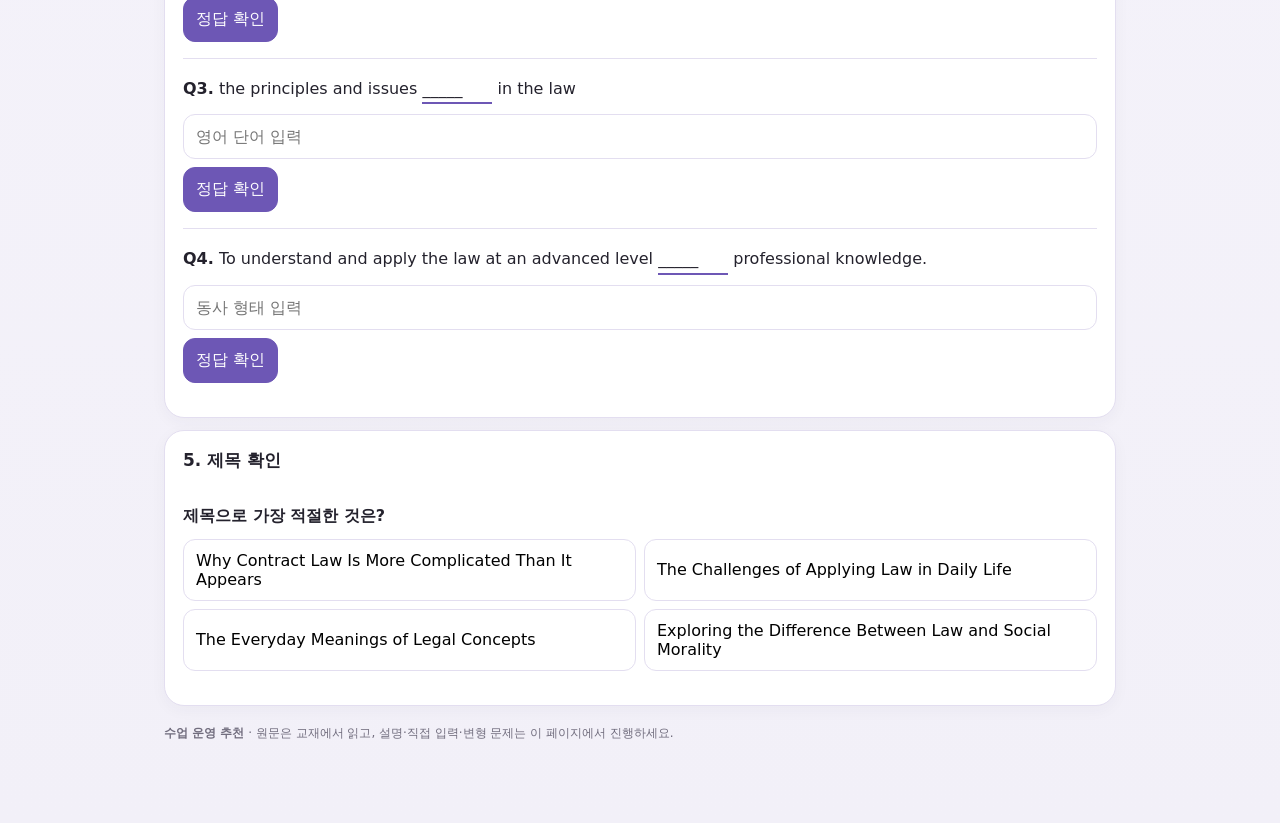
==== commit 70b8d7dd: "Link textbook Unit 2 and Unit 3 workbooks" ====
--- a/29.html
+++ b/29.html
@@ -24,6 +24,8 @@
     <a class="chapter-link" href="30.html">30강</a>
       <a class="chapter-link" href="lottery.html">The Lottery</a>
       <a class="chapter-link" href="mock.html">10월 모의고사</a>
+      <a class="chapter-link" href="unit2.html">교과서 Unit 2</a>
+      <a class="chapter-link" href="unit3.html">교과서 Unit 3</a>
   </div>
 
   <nav class="topnav" aria-label="수업 단원">
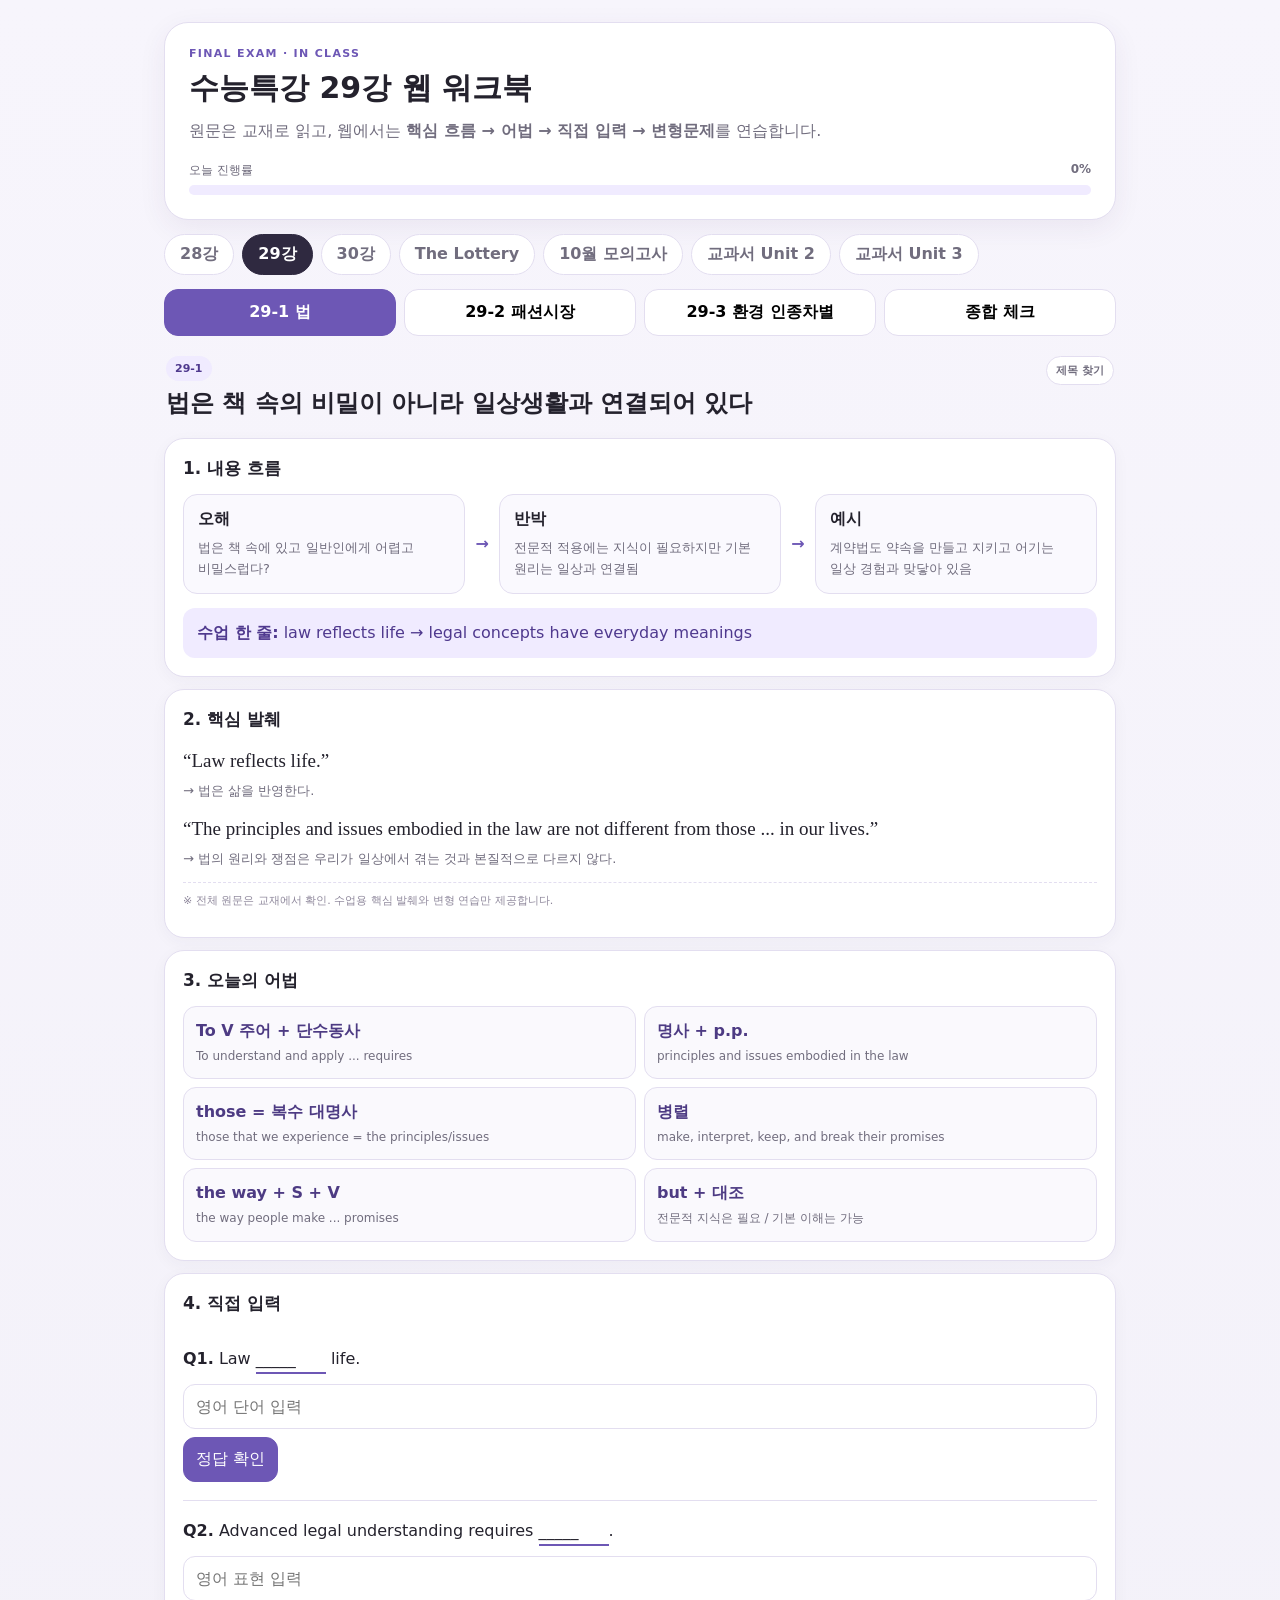
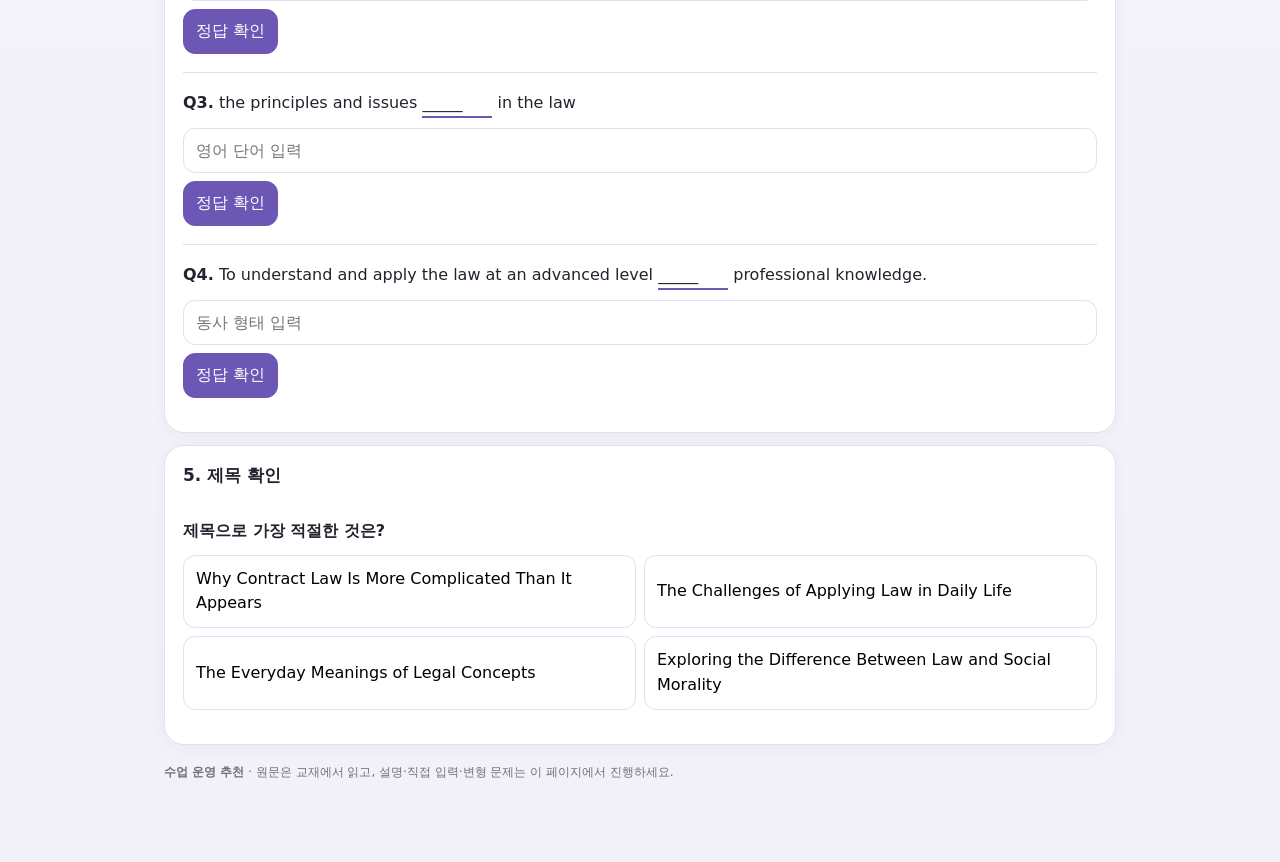
==== commit 639f6a0b: "Bump stylesheet after overlap fix" ====
--- a/29.html
+++ b/29.html
@@ -4,7 +4,7 @@
 <meta charset="utf-8">
 <meta name="viewport" content="width=device-width,initial-scale=1,viewport-fit=cover">
 <title>수능특강 29강 수업용 웹 워크북</title>
-<link rel="stylesheet" href="styles.css?v=11">
+<link rel="stylesheet" href="styles.css?v=15">
 </head>
 <body data-chapter="29">
 <div class="shell">
--- a/styles.css
+++ b/styles.css
@@ -17,3 +17,60 @@
 .word-bank{display:flex;flex-wrap:wrap;gap:6px;margin:8px 0 10px}.word-bank span{background:var(--accent2);color:#4f398e;border-radius:999px;padding:5px 9px;font-size:12px}
 .exam-card{border-left:4px solid var(--accent)}.exam-label{display:inline-block;background:#2f2940;color:#fff;border-radius:999px;padding:4px 8px;font-size:10px;font-weight:800;margin-bottom:7px}.exam-note{font-size:12px;color:var(--muted);margin:-5px 0 12px}
 @media(max-width:700px){.parts-grid{grid-template-columns:1fr}}
+
+
+/* Layout hardening for dense workbook cards */
+.card > .section-head{margin:0 0 16px;align-items:flex-start}
+.card > .exam-label + .section-head{margin-top:4px}
+.section-head > div{min-width:0}
+.section-head h2,.section-head h3{line-height:1.35;overflow-wrap:anywhere;word-break:keep-all}
+.type-pill{flex:0 0 auto;white-space:nowrap}
+
+.flow>*{min-width:0}
+.flow div{height:auto;overflow:visible}
+.flow span,.teacher-note,.q p,.feedback,.grammar b,.grammar span,.choices button{
+  overflow-wrap:anywhere;
+  word-break:keep-all;
+}
+.teacher-note{line-height:1.65}
+
+.grammar-grid{margin:14px 0 0;align-items:stretch}
+.grammar{min-width:0;height:auto;line-height:1.45}
+.grammar b{line-height:1.45}
+.grammar span{display:block;line-height:1.6}
+
+.exam-note{
+  font-size:13px;
+  color:var(--muted);
+  margin:16px 0 14px;
+  padding:14px 15px;
+  background:#faf9fe;
+  border:1px solid var(--line);
+  border-radius:13px;
+  line-height:1.65;
+}
+.exam-note b{display:block;color:#4d3b83;margin-bottom:7px}
+.exam-note .excerpt{
+  font-size:16px;
+  line-height:1.75;
+  margin:8px 0 0;
+  overflow-wrap:anywhere;
+  word-break:normal;
+}
+
+.q{clear:both;min-width:0}
+.q + .q{margin-top:2px}
+.choices>*{min-width:0}
+.choices button{white-space:normal;line-height:1.55;min-height:48px}
+.answer-input,.part-input{min-width:0}
+
+@media(max-width:700px){
+  .card{padding:16px}
+  .card > .section-head{gap:8px;align-items:flex-start}
+  .section-head{flex-wrap:wrap}
+  .type-pill{margin-top:2px}
+  .grammar-grid{gap:10px}
+  .exam-note{margin-top:14px;padding:13px}
+  .exam-note .excerpt{font-size:15px;line-height:1.72}
+  .choices button{min-height:0}
+}
